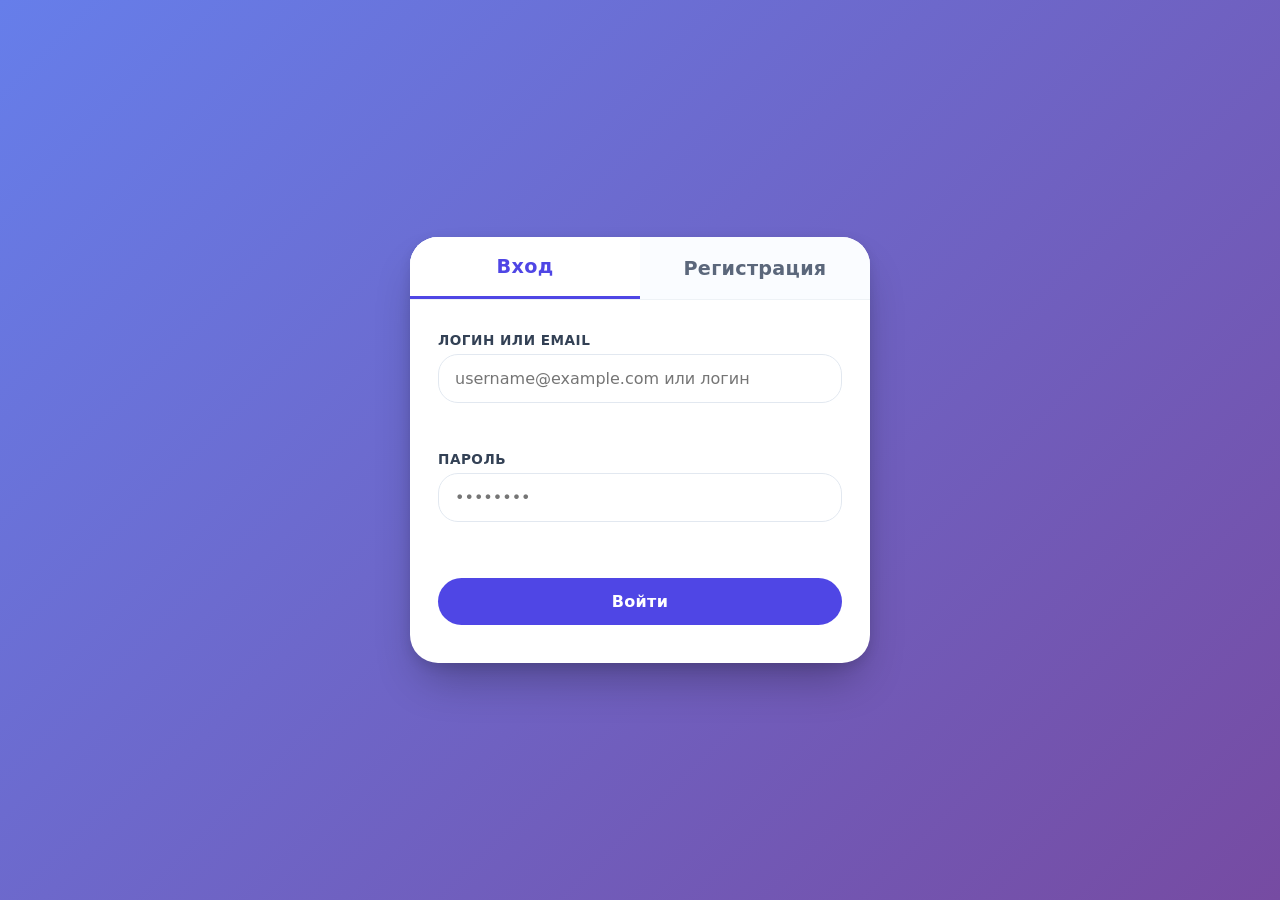
==== login.html @ 35997779 "Add files via upload" ====
<!DOCTYPE html>
<html lang="ru">
<head>
    <meta charset="UTF-8">
    <meta name="viewport" content="width=device-width, initial-scale=1.0, user-scalable=yes">
    <title>Вход / Регистрация</title>
    <style>
        * {
            margin: 0;
            padding: 0;
            box-sizing: border-box;
            font-family: system-ui, -apple-system, 'Segoe UI', Roboto, 'Helvetica Neue', sans-serif;
        }

        body {
            background: linear-gradient(135deg, #667eea 0%, #764ba2 100%);
            min-height: 100vh;
            display: flex;
            align-items: center;
            justify-content: center;
            padding: 20px;
        }

        .auth-card {
            background: white;
            border-radius: 28px;
            box-shadow: 0 25px 45px -12px rgba(0, 0, 0, 0.3), 0 4px 12px rgba(0, 0, 0, 0.1);
            width: 100%;
            max-width: 460px;
            overflow: hidden;
            transition: all 0.2s ease;
        }

        .tabs {
            display: flex;
            border-bottom: 1px solid #eef2f6;
            background: #fafcff;
        }

        .tab-btn {
            flex: 1;
            text-align: center;
            padding: 18px 12px;
            font-size: 1.2rem;
            font-weight: 600;
            background: transparent;
            border: none;
            cursor: pointer;
            color: #5b677b;
            transition: all 0.2s;
            letter-spacing: 0.3px;
        }

        .tab-btn.active {
            color: #4f46e5;
            border-bottom: 3px solid #4f46e5;
            background: white;
        }

        .tab-btn:not(.active):hover {
            color: #1f2937;
            background: #f1f5f9;
        }

        .form-container {
            padding: 32px 28px 38px;
        }

        .auth-form {
            display: none;
            flex-direction: column;
            gap: 20px;
        }

        .auth-form.active-form {
            display: flex;
        }

        .input-group {
            display: flex;
            flex-direction: column;
            gap: 6px;
        }

        .input-group label {
            font-size: 0.85rem;
            font-weight: 600;
            text-transform: uppercase;
            letter-spacing: 0.5px;
            color: #334155;
        }

        .input-group input {
            padding: 14px 16px;
            border: 1.5px solid #e2e8f0;
            border-radius: 20px;
            font-size: 1rem;
            transition: 0.2s;
            background: #fff;
            outline: none;
        }

        .input-group input:focus {
            border-color: #4f46e5;
            box-shadow: 0 0 0 3px rgba(79, 70, 229, 0.2);
        }

        .btn-submit {
            background: #4f46e5;
            color: white;
            border: none;
            padding: 14px 18px;
            font-size: 1rem;
            font-weight: 600;
            border-radius: 40px;
            cursor: pointer;
            transition: 0.2s;
            margin-top: 8px;
            letter-spacing: 0.3px;
        }

        .btn-submit:hover {
            background: #4338ca;
            transform: scale(0.98);
        }

        .info-text {
            text-align: center;
            font-size: 0.8rem;
            color: #5b6e8c;
            margin-top: 8px;
        }

        .error-msg {
            color: #dc2626;
            font-size: 0.75rem;
            margin-top: 4px;
            min-height: 18px;
        }

        hr {
            margin: 8px 0 4px;
            border: none;
            border-top: 1px solid #edf2f7;
        }

        @media (max-width: 500px) {
            .form-container {
                padding: 24px 20px;
            }
            .tab-btn {
                padding: 14px 8px;
                font-size: 1rem;
            }
            .btn-submit {
                padding: 12px 16px;
            }
        }
    </style>
</head>
<body>

<div class="auth-card">
    <div class="tabs">
        <button class="tab-btn active" data-tab="login">Вход</button>
        <button class="tab-btn" data-tab="register">Регистрация</button>
    </div>

    <div class="form-container">
        <!-- Форма входа -->
        <form id="login-form" class="auth-form active-form" action="#" method="post">
            <div class="input-group">
                <label>Логин или Email</label>
                <input type="text" id="login_username" placeholder="username@example.com или логин" required>
                <div class="error-msg" id="login_user_error"></div>
            </div>
            <div class="input-group">
                <label>Пароль</label>
                <input type="password" id="login_password" placeholder="••••••••" required>
                <div class="error-msg" id="login_pass_error"></div>
            </div>
            <button type="submit" class="btn-submit">Войти</button>
        </form>

        <!-- Форма регистрации (без подтверждения пароля) -->
        <form id="register-form" class="auth-form" action="#" method="post">
            <div class="input-group">
                <label>Логин</label>
                <input type="text" id="reg_username" placeholder="например: ivan_petrov" required>
                <div class="error-msg" id="reg_user_error"></div>
            </div>
            <div class="input-group">
                <label>Email</label>
                <input type="email" id="reg_email" placeholder="my@email.com" required>
                <div class="error-msg" id="reg_email_error"></div>
            </div>
            <div class="input-group">
                <label>Пароль</label>
                <input type="password" id="reg_password" placeholder="минимум 4 символа" required>
                <div class="error-msg" id="reg_pass_error"></div>
            </div>
            <button type="submit" class="btn-submit">Зарегистрироваться</button>
        </form>
    </div>
</div>

<script>
    // Переключение вкладок
    const tabBtns = document.querySelectorAll('.tab-btn');
    const forms = document.querySelectorAll('.auth-form');
    
    function switchTab(tabId) {
        forms.forEach(form => form.classList.remove('active-form'));
        if (tabId === 'login') {
            document.getElementById('login-form').classList.add('active-form');
        } else {
            document.getElementById('register-form').classList.add('active-form');
        }
        tabBtns.forEach(btn => {
            if (btn.dataset.tab === tabId) {
                btn.classList.add('active');
            } else {
                btn.classList.remove('active');
            }
        });
        clearAllErrors();
    }
    
    tabBtns.forEach(btn => {
        btn.addEventListener('click', (e) => {
            const tab = btn.dataset.tab;
            switchTab(tab);
        });
    });
    
    function clearAllErrors() {
        const errorSpans = document.querySelectorAll('.error-msg');
        errorSpans.forEach(span => span.innerText = '');
    }
    
    function showError(elementId, message) {
        const errorEl = document.getElementById(elementId);
        if(errorEl) errorEl.innerText = message;
    }
    
    // Валидация входа
    function validateLogin() {
        let isValid = true;
        const loginVal = document.getElementById('login_username').value.trim();
        const passVal = document.getElementById('login_password').value.trim();
        
        if(!loginVal) {
            showError('login_user_error', '❌ Введите логин или email');
            isValid = false;
        } else {
            showError('login_user_error', '');
        }
        
        if(!passVal) {
            showError('login_pass_error', '❌ Введите пароль');
            isValid = false;
        } else if(passVal.length < 4) {
            showError('login_pass_error', '❌ Пароль должен быть не менее 4 символов');
            isValid = false;
        } else {
            showError('login_pass_error', '');
        }
        return isValid;
    }
    
    // Валидация регистрации (без подтверждения пароля)
    function validateRegister() {
        let isValid = true;
        const username = document.getElementById('reg_username').value.trim();
        const email = document.getElementById('reg_email').value.trim();
        const password = document.getElementById('reg_password').value;
        
        // Логин
        if(!username) {
            showError('reg_user_error', '❌ Укажите логин');
            isValid = false;
        } else if(username.length < 3) {
            showError('reg_user_error', '❌ Логин не менее 3 символов');
            isValid = false;
        } else {
            showError('reg_user_error', '');
        }
        
        // Email
        const emailPattern = /^[^\s@]+@([^\s@]+\.)+[^\s@]+$/;
        if(!email) {
            showError('reg_email_error', '❌ Введите email');
            isValid = false;
        } else if(!emailPattern.test(email)) {
            showError('reg_email_error', '❌ Некорректный email (пример: name@domain.com)');
            isValid = false;
        } else {
            showError('reg_email_error', '');
        }
        
        // Пароль
        if(!password) {
            showError('reg_pass_error', '❌ Придумайте пароль');
            isValid = false;
        } else if(password.length < 4) {
            showError('reg_pass_error', '❌ Пароль должен быть не менее 4 символов');
            isValid = false;
        } else {
            showError('reg_pass_error', '');
        }
        
        return isValid;
    }
    
    // Обработчики отправки форм
    const loginForm = document.getElementById('login-form');
    const registerForm = document.getElementById('register-form');
    
    loginForm.addEventListener('submit', (e) => {
        e.preventDefault();
        if(validateLogin()) {
            const loginField = document.getElementById('login_username').value;
            alert(`✅ Добро пожаловать, ${loginField}!`);
            // Здесь мог бы быть реальный запрос к серверу
        }
    });
    
    registerForm.addEventListener('submit', (e) => {
        e.preventDefault();
        if(validateRegister()) {
            const newUser = document.getElementById('reg_username').value;
            alert(`🎉 Регистрация выполнена!\nПользователь "${newUser}" создан. Теперь войдите через вкладку "Вход".`);
            // Очистка полей регистрации
            document.getElementById('reg_username').value = '';
            document.getElementById('reg_email').value = '';
            document.getElementById('reg_password').value = '';
            clearAllErrors();
            // Переключение на форму входа
            switchTab('login');
        }
    });
    
    // Очистка ошибок при вводе
    const allInputs = document.querySelectorAll('input');
    allInputs.forEach(input => {
        input.addEventListener('input', function() {
            const parentGroup = this.closest('.input-group');
            if(parentGroup) {
                const errorMsgDiv = parentGroup.querySelector('.error-msg');
                if(errorMsgDiv) errorMsgDiv.innerText = '';
            }
        });
    });
</script>
</body>
</html>
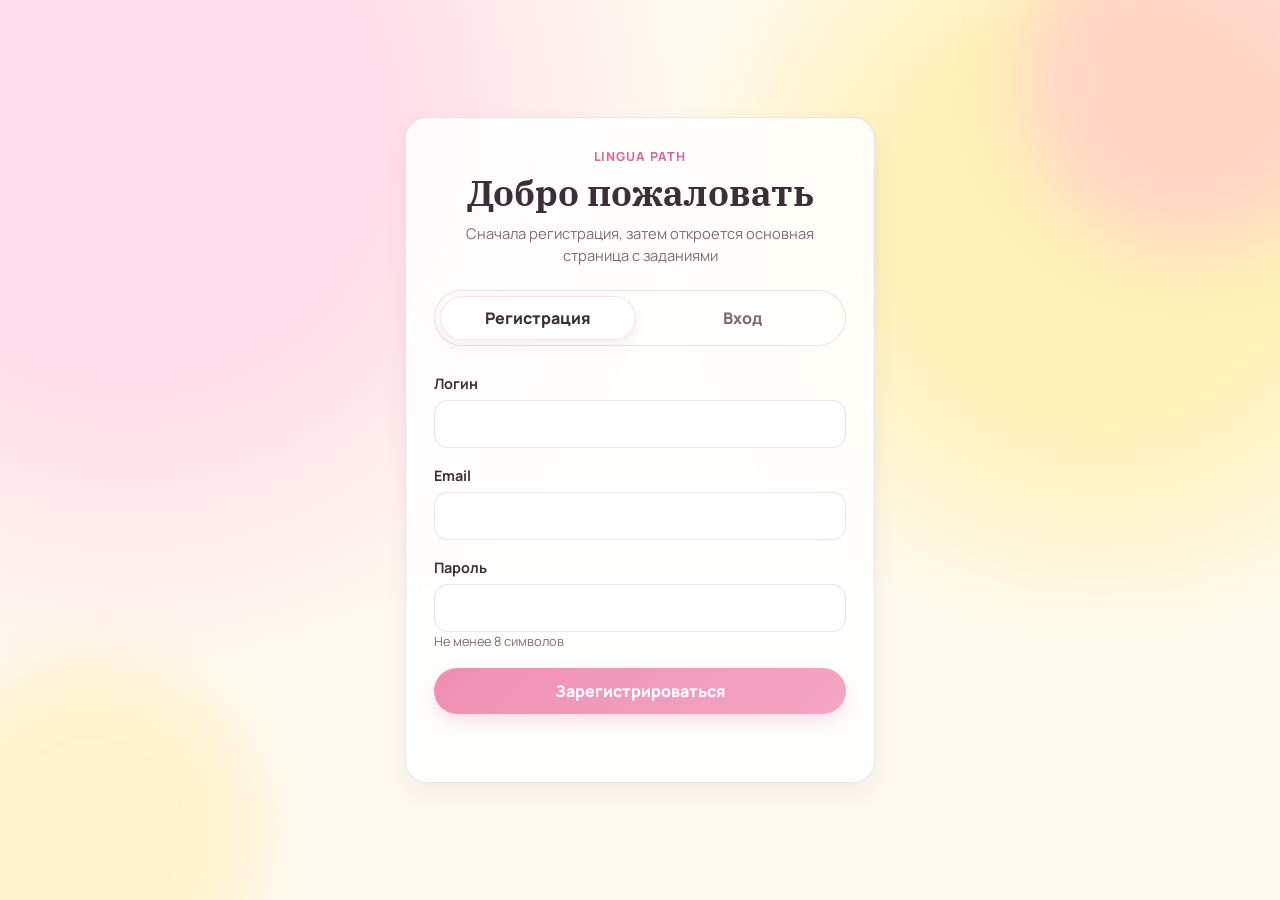
==== commit 493086f5: "Improve adaptive lessons and feedback reliability" ====
--- a/login.html
+++ b/login.html
@@ -1,356 +1,267 @@
-<!DOCTYPE html>
-<html lang="ru">
-<head>
-    <meta charset="UTF-8">
-    <meta name="viewport" content="width=device-width, initial-scale=1.0, user-scalable=yes">
-    <title>Вход / Регистрация</title>
-    <style>
-        * {
-            margin: 0;
-            padding: 0;
-            box-sizing: border-box;
-            font-family: system-ui, -apple-system, 'Segoe UI', Roboto, 'Helvetica Neue', sans-serif;
-        }
-
-        body {
-            background: linear-gradient(135deg, #667eea 0%, #764ba2 100%);
-            min-height: 100vh;
-            display: flex;
-            align-items: center;
-            justify-content: center;
-            padding: 20px;
-        }
-
-        .auth-card {
-            background: white;
-            border-radius: 28px;
-            box-shadow: 0 25px 45px -12px rgba(0, 0, 0, 0.3), 0 4px 12px rgba(0, 0, 0, 0.1);
-            width: 100%;
-            max-width: 460px;
-            overflow: hidden;
-            transition: all 0.2s ease;
-        }
-
-        .tabs {
-            display: flex;
-            border-bottom: 1px solid #eef2f6;
-            background: #fafcff;
-        }
-
-        .tab-btn {
-            flex: 1;
-            text-align: center;
-            padding: 18px 12px;
-            font-size: 1.2rem;
-            font-weight: 600;
-            background: transparent;
-            border: none;
-            cursor: pointer;
-            color: #5b677b;
-            transition: all 0.2s;
-            letter-spacing: 0.3px;
-        }
-
-        .tab-btn.active {
-            color: #4f46e5;
-            border-bottom: 3px solid #4f46e5;
-            background: white;
-        }
-
-        .tab-btn:not(.active):hover {
-            color: #1f2937;
-            background: #f1f5f9;
-        }
-
-        .form-container {
-            padding: 32px 28px 38px;
-        }
-
-        .auth-form {
-            display: none;
-            flex-direction: column;
-            gap: 20px;
-        }
-
-        .auth-form.active-form {
-            display: flex;
-        }
-
-        .input-group {
-            display: flex;
-            flex-direction: column;
-            gap: 6px;
-        }
-
-        .input-group label {
-            font-size: 0.85rem;
-            font-weight: 600;
-            text-transform: uppercase;
-            letter-spacing: 0.5px;
-            color: #334155;
-        }
-
-        .input-group input {
-            padding: 14px 16px;
-            border: 1.5px solid #e2e8f0;
-            border-radius: 20px;
-            font-size: 1rem;
-            transition: 0.2s;
-            background: #fff;
-            outline: none;
-        }
-
-        .input-group input:focus {
-            border-color: #4f46e5;
-            box-shadow: 0 0 0 3px rgba(79, 70, 229, 0.2);
-        }
-
-        .btn-submit {
-            background: #4f46e5;
-            color: white;
-            border: none;
-            padding: 14px 18px;
-            font-size: 1rem;
-            font-weight: 600;
-            border-radius: 40px;
-            cursor: pointer;
-            transition: 0.2s;
-            margin-top: 8px;
-            letter-spacing: 0.3px;
-        }
-
-        .btn-submit:hover {
-            background: #4338ca;
-            transform: scale(0.98);
-        }
-
-        .info-text {
-            text-align: center;
-            font-size: 0.8rem;
-            color: #5b6e8c;
-            margin-top: 8px;
-        }
-
-        .error-msg {
-            color: #dc2626;
-            font-size: 0.75rem;
-            margin-top: 4px;
-            min-height: 18px;
-        }
-
-        hr {
-            margin: 8px 0 4px;
-            border: none;
-            border-top: 1px solid #edf2f7;
-        }
-
-        @media (max-width: 500px) {
-            .form-container {
-                padding: 24px 20px;
-            }
-            .tab-btn {
-                padding: 14px 8px;
-                font-size: 1rem;
-            }
-            .btn-submit {
-                padding: 12px 16px;
-            }
-        }
-    </style>
-</head>
-<body>
-
-<div class="auth-card">
-    <div class="tabs">
-        <button class="tab-btn active" data-tab="login">Вход</button>
-        <button class="tab-btn" data-tab="register">Регистрация</button>
-    </div>
-
-    <div class="form-container">
-        <!-- Форма входа -->
-        <form id="login-form" class="auth-form active-form" action="#" method="post">
-            <div class="input-group">
-                <label>Логин или Email</label>
-                <input type="text" id="login_username" placeholder="username@example.com или логин" required>
-                <div class="error-msg" id="login_user_error"></div>
-            </div>
-            <div class="input-group">
-                <label>Пароль</label>
-                <input type="password" id="login_password" placeholder="••••••••" required>
-                <div class="error-msg" id="login_pass_error"></div>
-            </div>
-            <button type="submit" class="btn-submit">Войти</button>
-        </form>
-
-        <!-- Форма регистрации (без подтверждения пароля) -->
-        <form id="register-form" class="auth-form" action="#" method="post">
-            <div class="input-group">
-                <label>Логин</label>
-                <input type="text" id="reg_username" placeholder="например: ivan_petrov" required>
-                <div class="error-msg" id="reg_user_error"></div>
-            </div>
-            <div class="input-group">
-                <label>Email</label>
-                <input type="email" id="reg_email" placeholder="my@email.com" required>
-                <div class="error-msg" id="reg_email_error"></div>
-            </div>
-            <div class="input-group">
-                <label>Пароль</label>
-                <input type="password" id="reg_password" placeholder="минимум 4 символа" required>
-                <div class="error-msg" id="reg_pass_error"></div>
-            </div>
-            <button type="submit" class="btn-submit">Зарегистрироваться</button>
-        </form>
-    </div>
-</div>
-
-<script>
-    // Переключение вкладок
-    const tabBtns = document.querySelectorAll('.tab-btn');
-    const forms = document.querySelectorAll('.auth-form');
-    
-    function switchTab(tabId) {
-        forms.forEach(form => form.classList.remove('active-form'));
-        if (tabId === 'login') {
-            document.getElementById('login-form').classList.add('active-form');
-        } else {
-            document.getElementById('register-form').classList.add('active-form');
-        }
-        tabBtns.forEach(btn => {
-            if (btn.dataset.tab === tabId) {
-                btn.classList.add('active');
-            } else {
-                btn.classList.remove('active');
-            }
-        });
-        clearAllErrors();
-    }
-    
-    tabBtns.forEach(btn => {
-        btn.addEventListener('click', (e) => {
-            const tab = btn.dataset.tab;
-            switchTab(tab);
-        });
-    });
-    
-    function clearAllErrors() {
-        const errorSpans = document.querySelectorAll('.error-msg');
-        errorSpans.forEach(span => span.innerText = '');
-    }
-    
-    function showError(elementId, message) {
-        const errorEl = document.getElementById(elementId);
-        if(errorEl) errorEl.innerText = message;
-    }
-    
-    // Валидация входа
-    function validateLogin() {
-        let isValid = true;
-        const loginVal = document.getElementById('login_username').value.trim();
-        const passVal = document.getElementById('login_password').value.trim();
-        
-        if(!loginVal) {
-            showError('login_user_error', '❌ Введите логин или email');
-            isValid = false;
-        } else {
-            showError('login_user_error', '');
-        }
-        
-        if(!passVal) {
-            showError('login_pass_error', '❌ Введите пароль');
-            isValid = false;
-        } else if(passVal.length < 4) {
-            showError('login_pass_error', '❌ Пароль должен быть не менее 4 символов');
-            isValid = false;
-        } else {
-            showError('login_pass_error', '');
-        }
-        return isValid;
-    }
-    
-    // Валидация регистрации (без подтверждения пароля)
-    function validateRegister() {
-        let isValid = true;
-        const username = document.getElementById('reg_username').value.trim();
-        const email = document.getElementById('reg_email').value.trim();
-        const password = document.getElementById('reg_password').value;
-        
-        // Логин
-        if(!username) {
-            showError('reg_user_error', '❌ Укажите логин');
-            isValid = false;
-        } else if(username.length < 3) {
-            showError('reg_user_error', '❌ Логин не менее 3 символов');
-            isValid = false;
-        } else {
-            showError('reg_user_error', '');
-        }
-        
-        // Email
-        const emailPattern = /^[^\s@]+@([^\s@]+\.)+[^\s@]+$/;
-        if(!email) {
-            showError('reg_email_error', '❌ Введите email');
-            isValid = false;
-        } else if(!emailPattern.test(email)) {
-            showError('reg_email_error', '❌ Некорректный email (пример: name@domain.com)');
-            isValid = false;
-        } else {
-            showError('reg_email_error', '');
-        }
-        
-        // Пароль
-        if(!password) {
-            showError('reg_pass_error', '❌ Придумайте пароль');
-            isValid = false;
-        } else if(password.length < 4) {
-            showError('reg_pass_error', '❌ Пароль должен быть не менее 4 символов');
-            isValid = false;
-        } else {
-            showError('reg_pass_error', '');
-        }
-        
-        return isValid;
-    }
-    
-    // Обработчики отправки форм
-    const loginForm = document.getElementById('login-form');
-    const registerForm = document.getElementById('register-form');
-    
-    loginForm.addEventListener('submit', (e) => {
-        e.preventDefault();
-        if(validateLogin()) {
-            const loginField = document.getElementById('login_username').value;
-            alert(`✅ Добро пожаловать, ${loginField}!`);
-            // Здесь мог бы быть реальный запрос к серверу
-        }
-    });
-    
-    registerForm.addEventListener('submit', (e) => {
-        e.preventDefault();
-        if(validateRegister()) {
-            const newUser = document.getElementById('reg_username').value;
-            alert(`🎉 Регистрация выполнена!\nПользователь "${newUser}" создан. Теперь войдите через вкладку "Вход".`);
-            // Очистка полей регистрации
-            document.getElementById('reg_username').value = '';
-            document.getElementById('reg_email').value = '';
-            document.getElementById('reg_password').value = '';
-            clearAllErrors();
-            // Переключение на форму входа
-            switchTab('login');
-        }
-    });
-    
-    // Очистка ошибок при вводе
-    const allInputs = document.querySelectorAll('input');
-    allInputs.forEach(input => {
-        input.addEventListener('input', function() {
-            const parentGroup = this.closest('.input-group');
-            if(parentGroup) {
-                const errorMsgDiv = parentGroup.querySelector('.error-msg');
-                if(errorMsgDiv) errorMsgDiv.innerText = '';
-            }
-        });
-    });
-</script>
-</body>
-</html>+<!doctype html>
+<html lang="ru">
+<head>
+  <meta charset="UTF-8" />
+  <meta name="viewport" content="width=device-width, initial-scale=1.0" />
+  <title>Регистрация | Lingua Path</title>
+  <script>
+    if (window.location.protocol === 'file:') {
+      window.location.replace('http://127.0.0.1:8000/login.html');
+    }
+  </script>
+  <link rel="preconnect" href="https://fonts.googleapis.com">
+  <link rel="preconnect" href="https://fonts.gstatic.com" crossorigin>
+  <link href="https://fonts.googleapis.com/css2?family=Manrope:wght@400;600;700;800&family=IBM+Plex+Serif:wght@500;600&display=swap" rel="stylesheet">
+  <style>
+    :root {
+      --bg: #fffaf0;
+      --ink: #3d2f38;
+      --muted: #7f6a75;
+      --accent: #ef8fb1;
+      --accent-dark: #d96a9a;
+      --accent-2: #ffd978;
+      --card: rgba(255, 255, 255, .86);
+      --line: rgba(61, 47, 56, .12);
+    }
+    * { box-sizing: border-box; }
+    body {
+      margin: 0;
+      min-height: 100vh;
+      display: grid;
+      place-items: center;
+      padding: 20px;
+      overflow-x: hidden;
+      color: var(--ink);
+      background:
+        radial-gradient(circle at 10% 14%, #ffdce9 0 18%, transparent 40%),
+        radial-gradient(circle at 86% 24%, #fff1b8 0 16%, transparent 34%),
+        var(--bg);
+      font-family: "Manrope", sans-serif;
+    }
+    body::before,
+    body::after {
+      position: fixed;
+      z-index: -1;
+      width: 340px;
+      height: 340px;
+      border-radius: 50%;
+      filter: blur(32px);
+      opacity: .45;
+      content: "";
+    }
+    body::before {
+      top: -90px;
+      right: -80px;
+      background: #ffb7d2;
+    }
+    body::after {
+      bottom: -100px;
+      left: -80px;
+      background: #ffe8a3;
+    }
+    .auth-card {
+      width: min(470px, 100%);
+      overflow: hidden;
+      border: 1px solid var(--line);
+      border-radius: 22px;
+      background: var(--card);
+      box-shadow: 0 10px 24px rgba(61, 47, 56, .07);
+      backdrop-filter: blur(8px);
+      animation: rise .45s ease both;
+    }
+    @keyframes rise {
+      from { opacity: 0; transform: translateY(8px); }
+      to { opacity: 1; transform: translateY(0); }
+    }
+    .brand { padding: 30px 28px 0; text-align: center; }
+    .brand::before {
+      display: block;
+      margin-bottom: 7px;
+      color: var(--accent-dark);
+      font-size: .78rem;
+      font-weight: 800;
+      letter-spacing: .08em;
+      text-transform: uppercase;
+      content: "Lingua Path";
+    }
+    .brand h1 {
+      margin: 0 0 8px;
+      font-family: "IBM Plex Serif", serif;
+      font-size: clamp(1.8rem, 6vw, 2.25rem);
+      line-height: 1.15;
+    }
+    .brand p { margin: 0; color: var(--muted); font-size: .92rem; line-height: 1.5; }
+    .tabs {
+      display: flex;
+      gap: 8px;
+      margin: 24px 28px 0;
+      padding: 5px;
+      border: 1px solid var(--line);
+      border-radius: 999px;
+      background: rgba(255, 255, 255, .55);
+    }
+    .tab-btn {
+      flex: 1;
+      padding: 10px 14px;
+      border: 1px solid transparent;
+      border-radius: 999px;
+      color: var(--muted);
+      background: transparent;
+      font: inherit;
+      font-weight: 800;
+      cursor: pointer;
+      transition: .2s ease;
+    }
+    .tab-btn.active {
+      border-color: rgba(239, 143, 177, .28);
+      color: var(--ink);
+      background: #fff;
+      box-shadow: 0 5px 14px rgba(61, 47, 56, .08);
+    }
+    .form-container { padding: 28px; }
+    .auth-form { display: none; gap: 18px; }
+    .auth-form.active { display: grid; }
+    .input-group { display: grid; gap: 7px; }
+    label { color: var(--ink); font-size: .9rem; font-weight: 700; }
+    input {
+      width: 100%;
+      padding: 12px 14px;
+      border: 1px solid var(--line);
+      border-radius: 14px;
+      color: var(--ink);
+      background: rgba(255, 255, 255, .9);
+      font: inherit;
+      outline: none;
+      transition: .2s border-color, .2s box-shadow;
+    }
+    input:focus {
+      border-color: var(--accent);
+      box-shadow: 0 0 0 3px rgba(239, 143, 177, .17);
+    }
+    .submit {
+      padding: 12px 18px;
+      border: 0;
+      border-radius: 999px;
+      color: #fff;
+      background: linear-gradient(135deg, var(--accent), #f4a6c3);
+      font: inherit;
+      font-weight: 800;
+      cursor: pointer;
+      box-shadow: 0 8px 18px rgba(217, 106, 154, .2);
+      transition: .2s transform, .2s box-shadow;
+    }
+    .submit:hover { transform: translateY(-1px); box-shadow: 0 10px 22px rgba(217, 106, 154, .26); }
+    .submit:disabled { opacity: .65; cursor: wait; }
+    .message { min-height: 22px; margin: 0; color: #9a3b62; font-size: .9rem; }
+    .message.success { color: #15803d; }
+    .hint { margin: -7px 0 0; color: var(--muted); font-size: .8rem; }
+    @media (max-width: 520px) {
+      .brand { padding-inline: 20px; }
+      .tabs { margin-inline: 20px; }
+      .form-container { padding: 24px 20px; }
+    }
+  </style>
+</head>
+<body>
+  <main class="auth-card">
+    <div class="brand">
+      <h1>Добро пожаловать</h1>
+      <p>Сначала регистрация, затем откроется основная страница с заданиями</p>
+    </div>
+
+    <div class="tabs">
+      <button class="tab-btn active" type="button" data-tab="register">Регистрация</button>
+      <button class="tab-btn" type="button" data-tab="login">Вход</button>
+    </div>
+
+    <div class="form-container">
+      <form id="registerForm" class="auth-form active">
+        <div class="input-group">
+          <label for="regUsername">Логин</label>
+          <input id="regUsername" name="username" autocomplete="username" minlength="3" maxlength="32" required />
+        </div>
+        <div class="input-group">
+          <label for="regEmail">Email</label>
+          <input id="regEmail" name="email" type="email" autocomplete="email" required />
+        </div>
+        <div class="input-group">
+          <label for="regPassword">Пароль</label>
+          <input id="regPassword" name="password" type="password" autocomplete="new-password" minlength="8" required />
+          <p class="hint">Не менее 8 символов</p>
+        </div>
+        <button class="submit" type="submit">Зарегистрироваться</button>
+        <p id="registerMessage" class="message" role="alert"></p>
+      </form>
+
+      <form id="loginForm" class="auth-form">
+        <div class="input-group">
+          <label for="loginName">Логин или email</label>
+          <input id="loginName" name="login" autocomplete="username" required />
+        </div>
+        <div class="input-group">
+          <label for="loginPassword">Пароль</label>
+          <input id="loginPassword" name="password" type="password" autocomplete="current-password" required />
+        </div>
+        <button class="submit" type="submit">Войти</button>
+        <p id="loginMessage" class="message" role="alert"></p>
+      </form>
+    </div>
+  </main>
+
+  <script>
+    const tabs = document.querySelectorAll('[data-tab]');
+    const forms = {
+      register: document.getElementById('registerForm'),
+      login: document.getElementById('loginForm')
+    };
+
+    function switchTab(name) {
+      tabs.forEach((tab) => tab.classList.toggle('active', tab.dataset.tab === name));
+      Object.entries(forms).forEach(([key, form]) => form.classList.toggle('active', key === name));
+      document.querySelectorAll('.message').forEach((message) => {
+        message.textContent = '';
+        message.classList.remove('success');
+      });
+    }
+
+    tabs.forEach((tab) => tab.addEventListener('click', () => switchTab(tab.dataset.tab)));
+
+    async function sendForm(url, payload, form, messageElement) {
+      const button = form.querySelector('button[type="submit"]');
+      button.disabled = true;
+      messageElement.textContent = '';
+      try {
+        const response = await fetch(url, {
+          method: 'POST',
+          headers: { 'Content-Type': 'application/json' },
+          body: JSON.stringify(payload)
+        });
+        const data = await response.json();
+        if (!response.ok) throw new Error(data.error || 'Не удалось выполнить запрос.');
+        window.location.replace('/index.html');
+      } catch (error) {
+        messageElement.textContent = error.message;
+      } finally {
+        button.disabled = false;
+      }
+    }
+
+    forms.register.addEventListener('submit', (event) => {
+      event.preventDefault();
+      sendForm('/api/register', {
+        username: document.getElementById('regUsername').value.trim(),
+        email: document.getElementById('regEmail').value.trim(),
+        password: document.getElementById('regPassword').value
+      }, forms.register, document.getElementById('registerMessage'));
+    });
+
+    forms.login.addEventListener('submit', (event) => {
+      event.preventDefault();
+      sendForm('/api/login', {
+        login: document.getElementById('loginName').value.trim(),
+        password: document.getElementById('loginPassword').value
+      }, forms.login, document.getElementById('loginMessage'));
+    });
+  </script>
+</body>
+</html>
